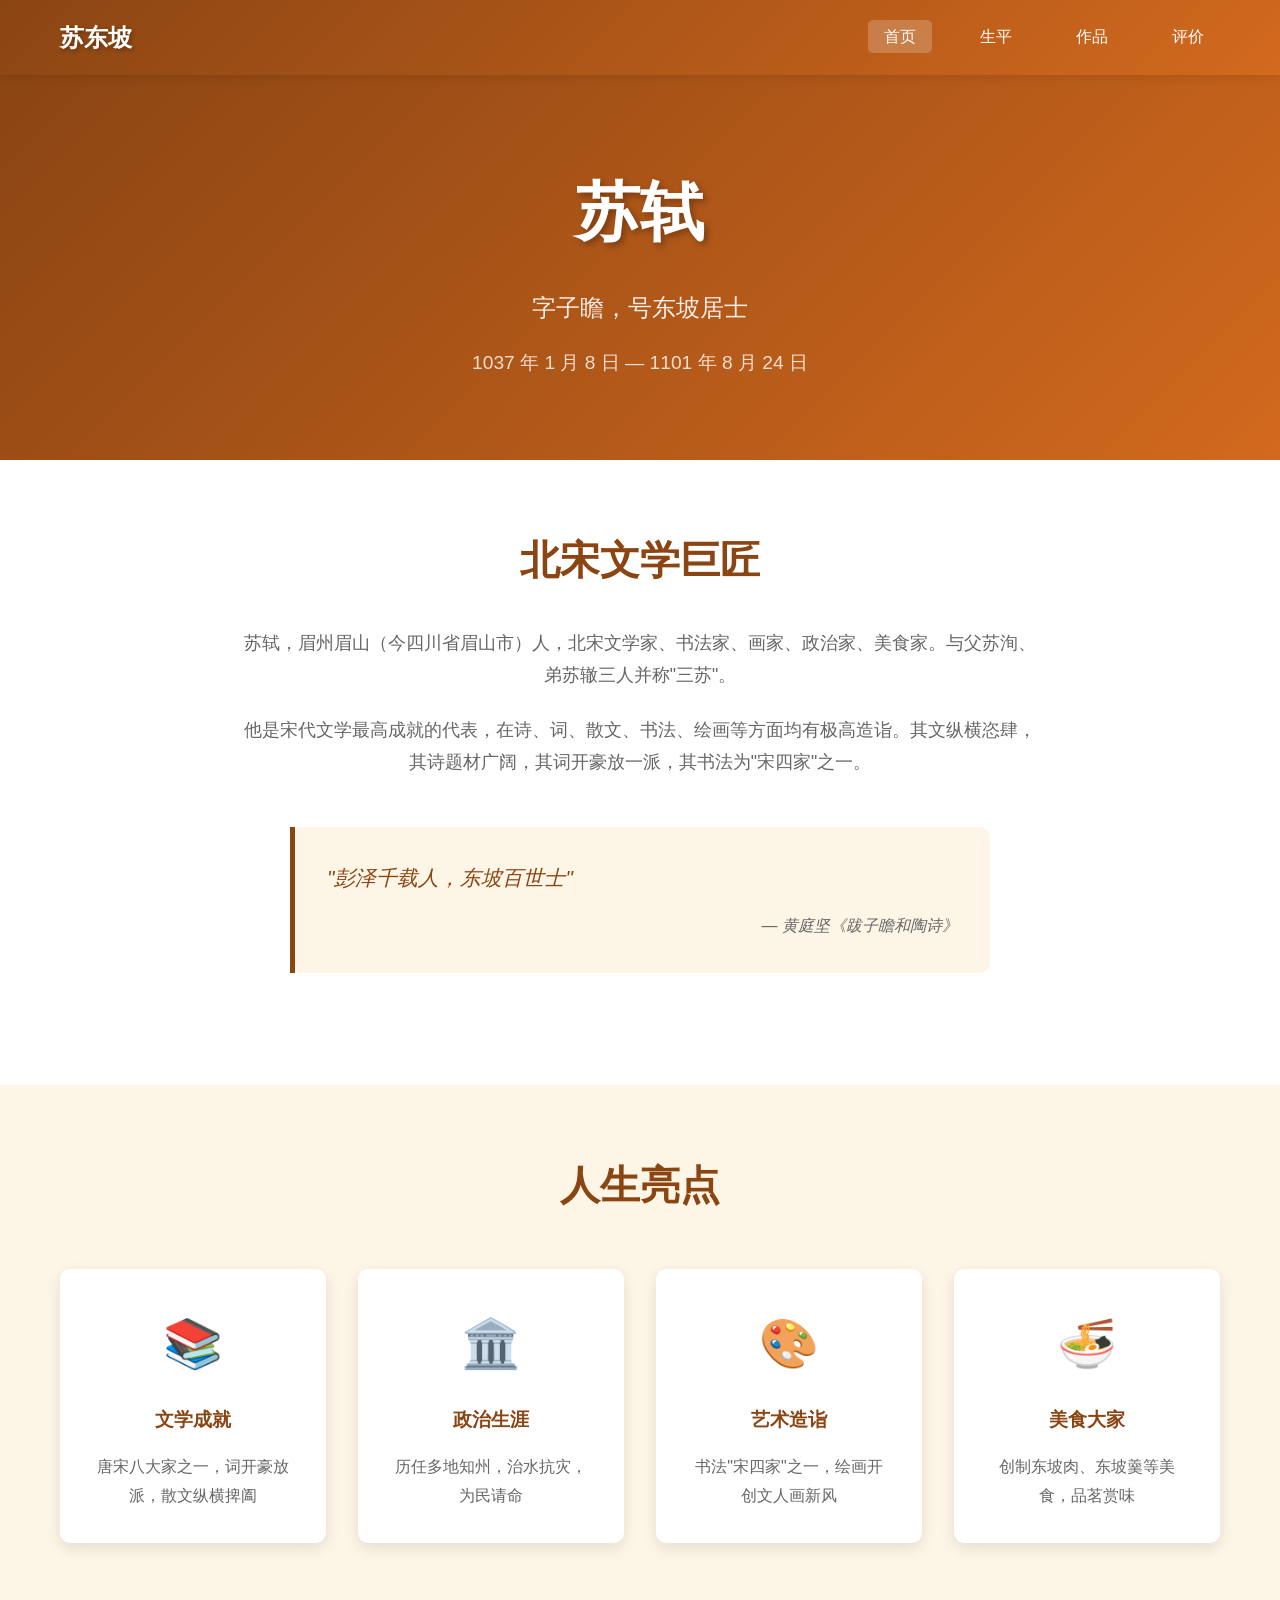
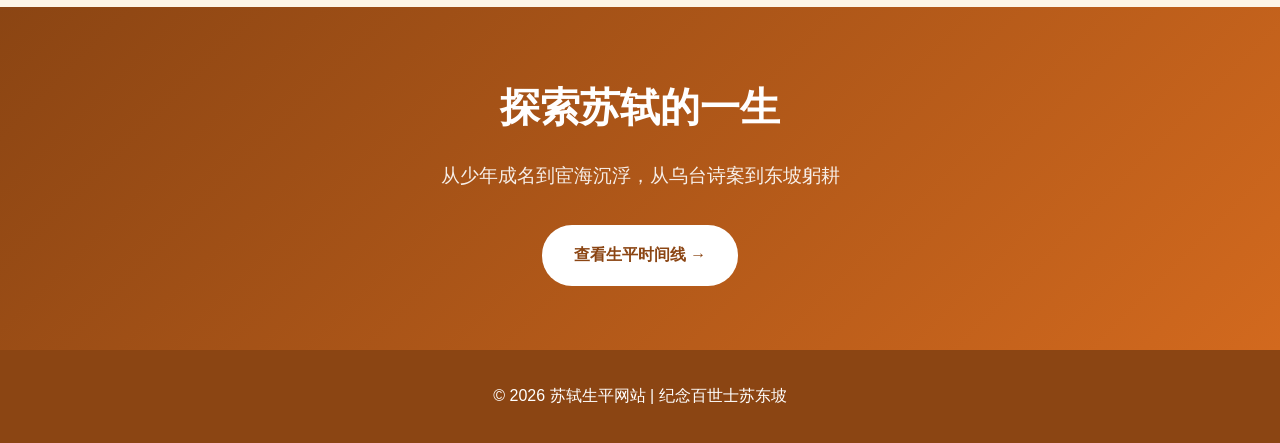
==== index.html @ 1d56ecdc "Initial commit: 苏轼生平网站 - 讲述百世士苏东坡的传奇一生" ====
<!DOCTYPE html>
<html lang="zh-CN">
<head>
    <meta charset="UTF-8">
    <meta name="viewport" content="width=device-width, initial-scale=1.0">
    <title>苏轼 - 百世士</title>
    <link rel="stylesheet" href="css/style.css">
</head>
<body>
    <header>
        <nav>
            <div class="logo">苏东坡</div>
            <ul class="nav-links">
                <li><a href="index.html" class="active">首页</a></li>
                <li><a href="timeline.html">生平</a></li>
                <li><a href="works.html">作品</a></li>
                <li><a href="evaluation.html">评价</a></li>
            </ul>
        </nav>
    </header>

    <main>
        <section class="hero">
            <h1>苏轼</h1>
            <p class="subtitle">字子瞻，号东坡居士</p>
            <p class="dates">1037 年 1 月 8 日 — 1101 年 8 月 24 日</p>
        </section>

        <section class="intro">
            <div class="container">
                <h2>北宋文学巨匠</h2>
                <p>苏轼，眉州眉山（今四川省眉山市）人，北宋文学家、书法家、画家、政治家、美食家。与父苏洵、弟苏辙三人并称"三苏"。</p>
                <p>他是宋代文学最高成就的代表，在诗、词、散文、书法、绘画等方面均有极高造诣。其文纵横恣肆，其诗题材广阔，其词开豪放一派，其书法为"宋四家"之一。</p>
                
                <div class="quote-box">
                    <blockquote>
                        "彭泽千载人，东坡百世士"
                    </blockquote>
                    <cite>— 黄庭坚《跋子瞻和陶诗》</cite>
                </div>
            </div>
        </section>

        <section class="highlights">
            <div class="container">
                <h2>人生亮点</h2>
                <div class="grid">
                    <div class="card">
                        <div class="card-icon">📚</div>
                        <h3>文学成就</h3>
                        <p>唐宋八大家之一，词开豪放派，散文纵横捭阖</p>
                    </div>
                    <div class="card">
                        <div class="card-icon">🏛️</div>
                        <h3>政治生涯</h3>
                        <p>历任多地知州，治水抗灾，为民请命</p>
                    </div>
                    <div class="card">
                        <div class="card-icon">🎨</div>
                        <h3>艺术造诣</h3>
                        <p>书法"宋四家"之一，绘画开创文人画新风</p>
                    </div>
                    <div class="card">
                        <div class="card-icon">🍜</div>
                        <h3>美食大家</h3>
                        <p>创制东坡肉、东坡羹等美食，品茗赏味</p>
                    </div>
                </div>
            </div>
        </section>

        <section class="cta">
            <div class="container">
                <h2>探索苏轼的一生</h2>
                <p>从少年成名到宦海沉浮，从乌台诗案到东坡躬耕</p>
                <a href="timeline.html" class="btn">查看生平时间线 →</a>
            </div>
        </section>
    </main>

    <footer>
        <div class="container">
            <p>© 2026 苏轼生平网站 | 纪念百世士苏东坡</p>
        </div>
    </footer>
</body>
</html>
---- css/style.css ----
/* 苏轼生平网站 - 样式文件 */

* {
    margin: 0;
    padding: 0;
    box-sizing: border-box;
}

:root {
    --primary-color: #8B4513;
    --secondary-color: #D2691E;
    --accent-color: #CD853F;
    --bg-color: #FDF5E6;
    --text-color: #333;
    --light-text: #666;
    --border-color: #DEB887;
}

body {
    font-family: "PingFang SC", "Microsoft YaHei", "Helvetica Neue", Arial, sans-serif;
    line-height: 1.8;
    color: var(--text-color);
    background-color: var(--bg-color);
}

.container {
    max-width: 1200px;
    margin: 0 auto;
    padding: 0 20px;
}

/* 导航栏 */
header {
    background: linear-gradient(135deg, var(--primary-color), var(--secondary-color));
    padding: 1rem 0;
    position: sticky;
    top: 0;
    z-index: 100;
    box-shadow: 0 2px 10px rgba(0,0,0,0.1);
}

nav {
    display: flex;
    justify-content: space-between;
    align-items: center;
    max-width: 1200px;
    margin: 0 auto;
    padding: 0 20px;
}

.logo {
    font-size: 1.5rem;
    font-weight: bold;
    color: white;
    text-shadow: 2px 2px 4px rgba(0,0,0,0.3);
}

.nav-links {
    display: flex;
    list-style: none;
    gap: 2rem;
}

.nav-links a {
    color: white;
    text-decoration: none;
    padding: 0.5rem 1rem;
    border-radius: 5px;
    transition: all 0.3s ease;
}

.nav-links a:hover,
.nav-links a.active {
    background-color: rgba(255,255,255,0.2);
}

/* 主视觉区域 */
.hero {
    background: linear-gradient(135deg, var(--primary-color), var(--secondary-color));
    color: white;
    text-align: center;
    padding: 5rem 20px;
}

.hero h1 {
    font-size: 4rem;
    margin-bottom: 1rem;
    text-shadow: 3px 3px 6px rgba(0,0,0,0.3);
}

.hero .subtitle {
    font-size: 1.5rem;
    opacity: 0.9;
}

.hero .dates {
    font-size: 1.2rem;
    margin-top: 1rem;
    opacity: 0.8;
}

/* 介绍区域 */
.intro {
    padding: 4rem 0;
    background: white;
}

.intro h2 {
    text-align: center;
    font-size: 2.5rem;
    color: var(--primary-color);
    margin-bottom: 2rem;
}

.intro p {
    font-size: 1.1rem;
    text-align: center;
    max-width: 800px;
    margin: 0 auto 1.5rem;
    color: var(--light-text);
}

.quote-box {
    background: var(--bg-color);
    border-left: 5px solid var(--primary-color);
    padding: 2rem;
    margin: 3rem auto;
    max-width: 700px;
    border-radius: 0 10px 10px 0;
}

.quote-box blockquote {
    font-size: 1.3rem;
    font-style: italic;
    color: var(--primary-color);
    margin-bottom: 1rem;
}

.quote-box cite {
    text-align: right;
    display: block;
    color: var(--light-text);
}

/* 亮点区域 */
.highlights {
    padding: 4rem 0;
}

.highlights h2 {
    text-align: center;
    font-size: 2.5rem;
    color: var(--primary-color);
    margin-bottom: 3rem;
}

.grid {
    display: grid;
    grid-template-columns: repeat(auto-fit, minmax(250px, 1fr));
    gap: 2rem;
}

.card {
    background: white;
    padding: 2rem;
    border-radius: 10px;
    box-shadow: 0 5px 15px rgba(0,0,0,0.1);
    text-align: center;
    transition: transform 0.3s ease;
}

.card:hover {
    transform: translateY(-5px);
}

.card-icon {
    font-size: 3rem;
    margin-bottom: 1rem;
}

.card h3 {
    color: var(--primary-color);
    margin-bottom: 1rem;
}

.card p {
    color: var(--light-text);
}

/* CTA 区域 */
.cta {
    background: linear-gradient(135deg, var(--primary-color), var(--secondary-color));
    color: white;
    text-align: center;
    padding: 4rem 20px;
}

.cta h2 {
    font-size: 2.5rem;
    margin-bottom: 1rem;
}

.cta p {
    font-size: 1.2rem;
    margin-bottom: 2rem;
    opacity: 0.9;
}

.btn {
    display: inline-block;
    background: white;
    color: var(--primary-color);
    padding: 1rem 2rem;
    border-radius: 30px;
    text-decoration: none;
    font-weight: bold;
    transition: all 0.3s ease;
}

.btn:hover {
    background: var(--bg-color);
    transform: scale(1.05);
}

/* 页脚 */
footer {
    background: var(--primary-color);
    color: white;
    text-align: center;
    padding: 2rem 0;
}

/* 页面头部 */
.page-header {
    background: linear-gradient(135deg, var(--primary-color), var(--secondary-color));
    color: white;
    text-align: center;
    padding: 3rem 20px;
}

.page-header h1 {
    font-size: 3rem;
    margin-bottom: 0.5rem;
}

.page-header p {
    font-size: 1.2rem;
    opacity: 0.9;
}

/* 时间线样式 */
.timeline {
    padding: 4rem 0;
}

.timeline-item {
    display: flex;
    gap: 2rem;
    margin-bottom: 3rem;
    position: relative;
}

.timeline-item::before {
    content: '';
    position: absolute;
    left: 80px;
    top: 0;
    bottom: -3rem;
    width: 2px;
    background: var(--border-color);
}

.timeline-item:last-child::before {
    display: none;
}

.timeline-year {
    background: var(--primary-color);
    color: white;
    padding: 0.5rem 1rem;
    border-radius: 5px;
    font-weight: bold;
    min-width: 80px;
    text-align: center;
    height: fit-content;
}

.timeline-content {
    background: white;
    padding: 1.5rem;
    border-radius: 10px;
    box-shadow: 0 3px 10px rgba(0,0,0,0.1);
    flex: 1;
}

.timeline-content h3 {
    color: var(--primary-color);
    margin-bottom: 0.5rem;
}

.timeline-item.highlight .timeline-year {
    background: var(--secondary-color);
}

.timeline-item.highlight .timeline-content {
    border-left: 5px solid var(--secondary-color);
}

/* 作品页面样式 */
.works-section {
    padding: 4rem 0;
}

.works-category {
    margin-bottom: 4rem;
}

.works-category h2 {
    font-size: 2rem;
    color: var(--primary-color);
    margin-bottom: 2rem;
    padding-bottom: 0.5rem;
    border-bottom: 3px solid var(--border-color);
}

.works-grid {
    display: grid;
    grid-template-columns: repeat(auto-fit, minmax(300px, 1fr));
    gap: 2rem;
}

.work-card {
    background: white;
    padding: 2rem;
    border-radius: 10px;
    box-shadow: 0 3px 10px rgba(0,0,0,0.1);
}

.work-card h3 {
    color: var(--primary-color);
    margin-bottom: 0.5rem;
    font-size: 1.3rem;
}

.work-period {
    color: var(--secondary-color);
    font-size: 0.9rem;
    margin-bottom: 1rem;
}

.work-card pre {
    background: var(--bg-color);
    padding: 1rem;
    border-radius: 5px;
    overflow-x: auto;
    font-size: 0.95rem;
    line-height: 1.6;
    border-left: 3px solid var(--primary-color);
}

.work-desc {
    color: var(--light-text);
    margin-bottom: 1rem;
}

.work-card blockquote {
    background: var(--bg-color);
    padding: 1rem;
    border-left: 3px solid var(--primary-color);
    font-style: italic;
    color: var(--primary-color);
}

/* 评价页面样式 */
.evaluation-section {
    padding: 4rem 0;
}

.quote-highlight {
    background: white;
    padding: 3rem;
    text-align: center;
    border-radius: 10px;
    box-shadow: 0 5px 15px rgba(0,0,0,0.1);
    margin-bottom: 4rem;
}

.quote-highlight blockquote {
    font-size: 1.8rem;
    color: var(--primary-color);
    margin-bottom: 1rem;
    line-height: 1.6;
}

.quote-highlight cite {
    color: var(--light-text);
    font-size: 1.1rem;
}

.evaluation-grid {
    display: grid;
    grid-template-columns: repeat(auto-fit, minmax(280px, 1fr));
    gap: 2rem;
    margin-bottom: 4rem;
}

.evaluation-card {
    background: white;
    padding: 2rem;
    border-radius: 10px;
    box-shadow: 0 3px 10px rgba(0,0,0,0.1);
}

.evaluation-card h3 {
    color: var(--primary-color);
    margin-bottom: 1rem;
    font-size: 1.3rem;
}

.evaluation-card p {
    color: var(--light-text);
    margin-bottom: 0.5rem;
}

.historical-comments {
    margin-bottom: 4rem;
}

.historical-comments h2 {
    font-size: 2rem;
    color: var(--primary-color);
    margin-bottom: 2rem;
    text-align: center;
}

.comment-item {
    background: white;
    padding: 1.5rem;
    margin-bottom: 1.5rem;
    border-radius: 10px;
    box-shadow: 0 3px 10px rgba(0,0,0,0.1);
}

.comment-source {
    color: var(--secondary-color);
    font-weight: bold;
    margin-bottom: 0.5rem;
}

.comment-item p {
    color: var(--light-text);
    font-style: italic;
}

.legacy-section h2 {
    font-size: 2rem;
    color: var(--primary-color);
    margin-bottom: 2rem;
    text-align: center;
}

.legacy-grid {
    display: grid;
    grid-template-columns: repeat(auto-fit, minmax(200px, 1fr));
    gap: 2rem;
}

.legacy-item {
    background: white;
    padding: 1.5rem;
    border-radius: 10px;
    box-shadow: 0 3px 10px rgba(0,0,0,0.1);
    text-align: center;
}

.legacy-item h4 {
    color: var(--primary-color);
    margin-bottom: 0.5rem;
}

.legacy-item p {
    color: var(--light-text);
    font-size: 0.95rem;
}

/* 响应式设计 */
@media (max-width: 768px) {
    .hero h1 {
        font-size: 2.5rem;
    }
    
    .nav-links {
        gap: 1rem;
        font-size: 0.9rem;
    }
    
    .timeline-item {
        flex-direction: column;
        gap: 0.5rem;
    }
    
    .timeline-item::before {
        left: 20px;
    }
    
    .timeline-year {
        min-width: 60px;
        font-size: 0.9rem;
    }
}
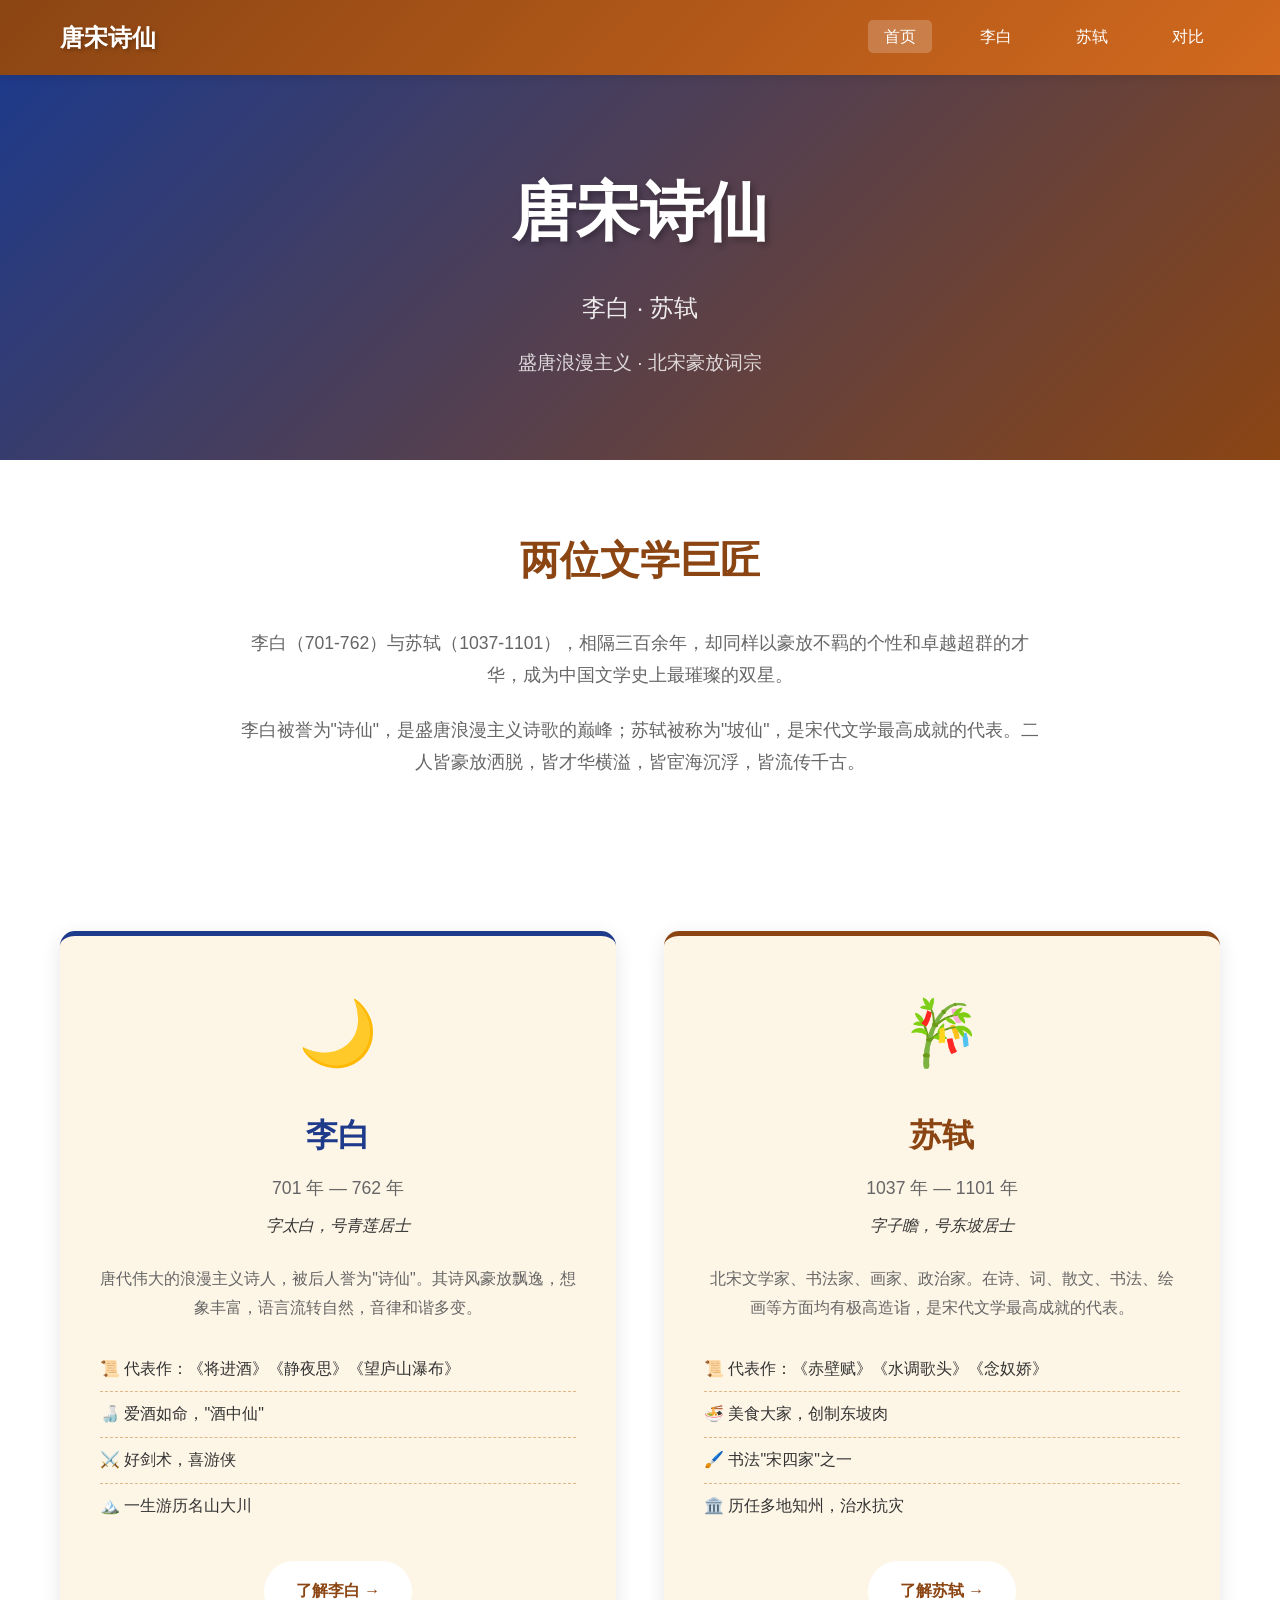
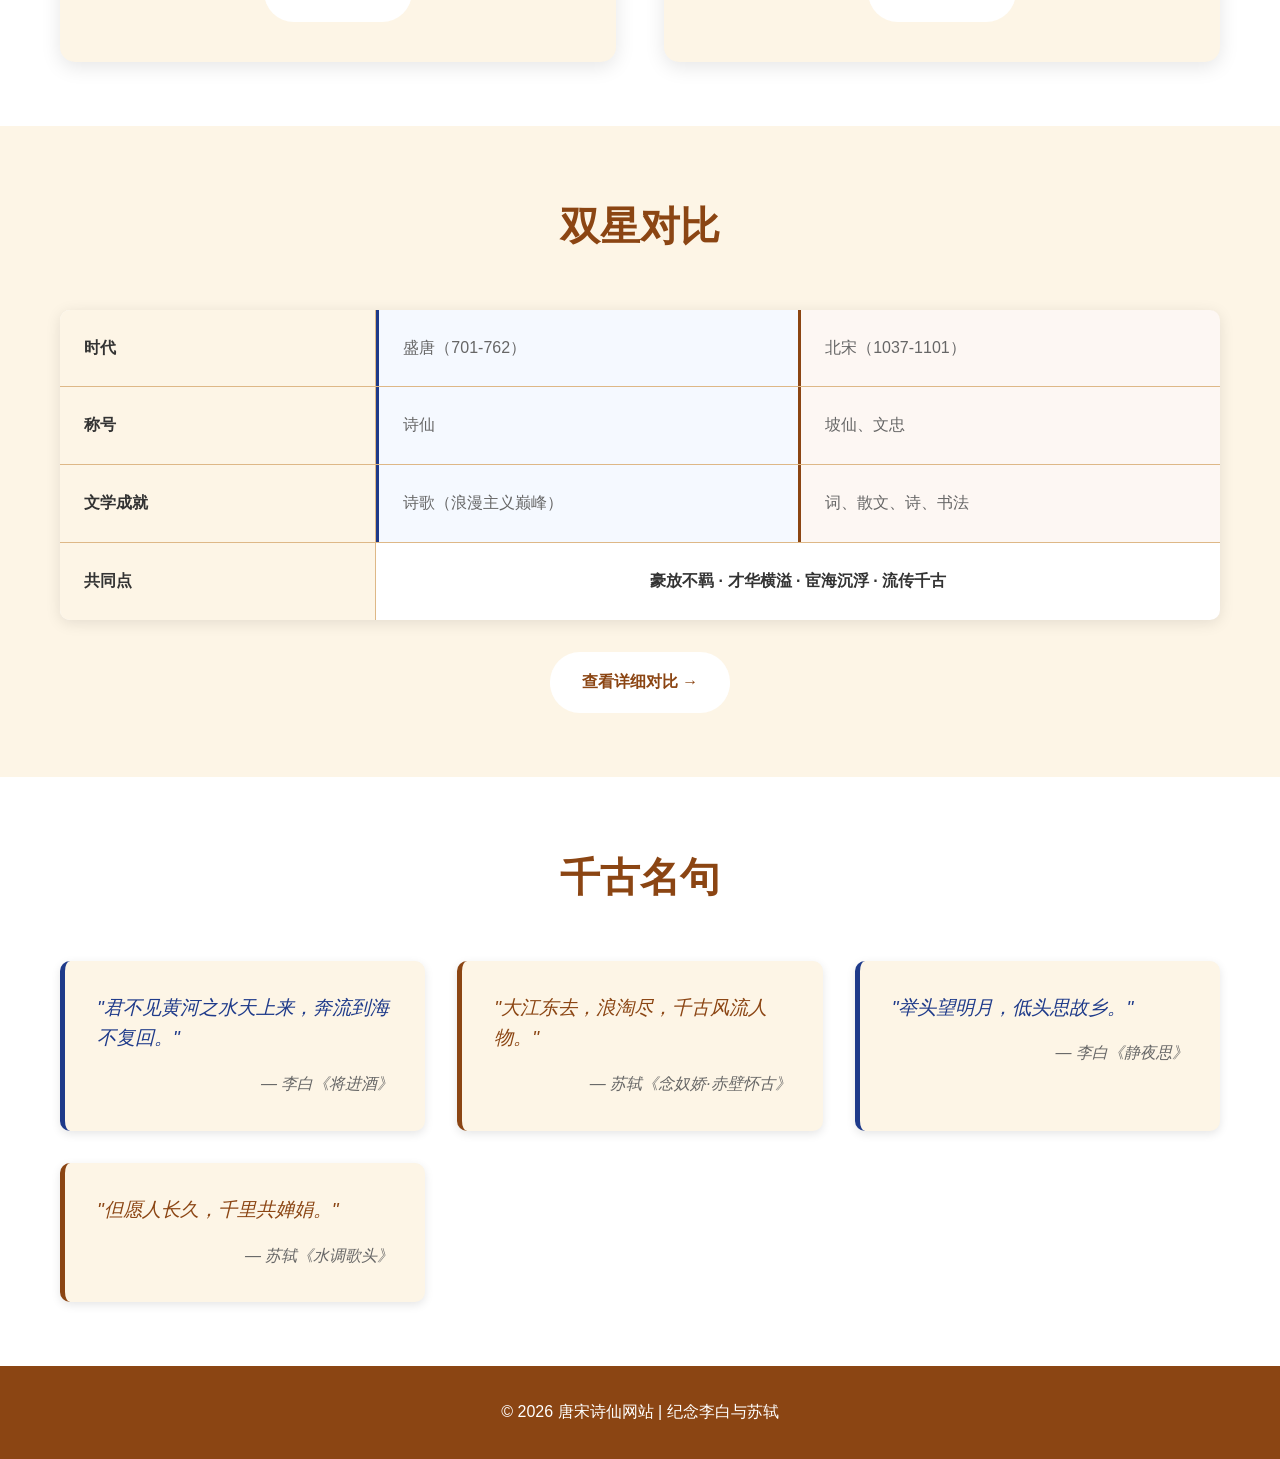
==== commit 65cbc326: "feat: 扩展为唐宋诗仙网站，增加李白内容 新增： - index.html: 双诗人首页，李白与苏轼并置展示 - libai-index.html: 李白主页，介绍生平与成就 - libai-ti" ====
--- a/index.html
+++ b/index.html
@@ -3,84 +3,139 @@
 <head>
     <meta charset="UTF-8">
     <meta name="viewport" content="width=device-width, initial-scale=1.0">
-    <title>苏轼 - 百世士</title>
+    <title>唐宋诗仙 - 苏轼与李白</title>
     <link rel="stylesheet" href="css/style.css">
 </head>
 <body>
     <header>
         <nav>
-            <div class="logo">苏东坡</div>
+            <div class="logo">唐宋诗仙</div>
             <ul class="nav-links">
                 <li><a href="index.html" class="active">首页</a></li>
-                <li><a href="timeline.html">生平</a></li>
-                <li><a href="works.html">作品</a></li>
-                <li><a href="evaluation.html">评价</a></li>
+                <li><a href="libai-index.html">李白</a></li>
+                <li><a href="dongpo-index.html">苏轼</a></li>
+                <li><a href="comparison.html">对比</a></li>
             </ul>
         </nav>
     </header>
 
     <main>
-        <section class="hero">
-            <h1>苏轼</h1>
-            <p class="subtitle">字子瞻，号东坡居士</p>
-            <p class="dates">1037 年 1 月 8 日 — 1101 年 8 月 24 日</p>
+        <section class="hero dual">
+            <h1>唐宋诗仙</h1>
+            <p class="subtitle">李白 · 苏轼</p>
+            <p class="dates">盛唐浪漫主义 · 北宋豪放词宗</p>
         </section>
 
         <section class="intro">
             <div class="container">
-                <h2>北宋文学巨匠</h2>
-                <p>苏轼，眉州眉山（今四川省眉山市）人，北宋文学家、书法家、画家、政治家、美食家。与父苏洵、弟苏辙三人并称"三苏"。</p>
-                <p>他是宋代文学最高成就的代表，在诗、词、散文、书法、绘画等方面均有极高造诣。其文纵横恣肆，其诗题材广阔，其词开豪放一派，其书法为"宋四家"之一。</p>
-                
-                <div class="quote-box">
-                    <blockquote>
-                        "彭泽千载人，东坡百世士"
-                    </blockquote>
-                    <cite>— 黄庭坚《跋子瞻和陶诗》</cite>
-                </div>
+                <h2>两位文学巨匠</h2>
+                <p>李白（701-762）与苏轼（1037-1101），相隔三百余年，却同样以豪放不羁的个性和卓越超群的才华，成为中国文学史上最璀璨的双星。</p>
+                <p>李白被誉为"诗仙"，是盛唐浪漫主义诗歌的巅峰；苏轼被称为"坡仙"，是宋代文学最高成就的代表。二人皆豪放洒脱，皆才华横溢，皆宦海沉浮，皆流传千古。</p>
             </div>
         </section>
 
-        <section class="highlights">
+        <section class="dual-intro">
             <div class="container">
-                <h2>人生亮点</h2>
-                <div class="grid">
-                    <div class="card">
-                        <div class="card-icon">📚</div>
-                        <h3>文学成就</h3>
-                        <p>唐宋八大家之一，词开豪放派，散文纵横捭阖</p>
+                <div class="dual-grid">
+                    <div class="dual-card libai">
+                        <div class="dual-icon">🌙</div>
+                        <h3>李白</h3>
+                        <p class="dual-dates">701 年 — 762 年</p>
+                        <p class="dual-title">字太白，号青莲居士</p>
+                        <p class="dual-desc">唐代伟大的浪漫主义诗人，被后人誉为"诗仙"。其诗风豪放飘逸，想象丰富，语言流转自然，音律和谐多变。</p>
+                        <ul class="dual-features">
+                            <li>📜 代表作：《将进酒》《静夜思》《望庐山瀑布》</li>
+                            <li>🍶 爱酒如命，"酒中仙"</li>
+                            <li>⚔️ 好剑术，喜游侠</li>
+                            <li>🏔️ 一生游历名山大川</li>
+                        </ul>
+                        <a href="libai-index.html" class="btn">了解李白 →</a>
                     </div>
-                    <div class="card">
-                        <div class="card-icon">🏛️</div>
-                        <h3>政治生涯</h3>
-                        <p>历任多地知州，治水抗灾，为民请命</p>
-                    </div>
-                    <div class="card">
-                        <div class="card-icon">🎨</div>
-                        <h3>艺术造诣</h3>
-                        <p>书法"宋四家"之一，绘画开创文人画新风</p>
-                    </div>
-                    <div class="card">
-                        <div class="card-icon">🍜</div>
-                        <h3>美食大家</h3>
-                        <p>创制东坡肉、东坡羹等美食，品茗赏味</p>
+
+                    <div class="dual-card dongpo">
+                        <div class="dual-icon">🎋</div>
+                        <h3>苏轼</h3>
+                        <p class="dual-dates">1037 年 — 1101 年</p>
+                        <p class="dual-title">字子瞻，号东坡居士</p>
+                        <p class="dual-desc">北宋文学家、书法家、画家、政治家。在诗、词、散文、书法、绘画等方面均有极高造诣，是宋代文学最高成就的代表。</p>
+                        <ul class="dual-features">
+                            <li>📜 代表作：《赤壁赋》《水调歌头》《念奴娇》</li>
+                            <li>🍜 美食大家，创制东坡肉</li>
+                            <li>🖌️ 书法"宋四家"之一</li>
+                            <li>🏛️ 历任多地知州，治水抗灾</li>
+                        </ul>
+                        <a href="dongpo-index.html" class="btn">了解苏轼 →</a>
                     </div>
                 </div>
             </div>
         </section>
 
-        <section class="cta">
+        <section class="comparison-preview">
             <div class="container">
-                <h2>探索苏轼的一生</h2>
-                <p>从少年成名到宦海沉浮，从乌台诗案到东坡躬耕</p>
-                <a href="timeline.html" class="btn">查看生平时间线 →</a>
+                <h2>双星对比</h2>
+                <div class="comparison-table">
+                    <div class="comparison-row">
+                        <div class="comparison-label">时代</div>
+                        <div class="comparison-item libai">盛唐（701-762）</div>
+                        <div class="comparison-item dongpo">北宋（1037-1101）</div>
+                    </div>
+                    <div class="comparison-row">
+                        <div class="comparison-label">称号</div>
+                        <div class="comparison-item libai">诗仙</div>
+                        <div class="comparison-item dongpo">坡仙、文忠</div>
+                    </div>
+                    <div class="comparison-row">
+                        <div class="comparison-label">文学成就</div>
+                        <div class="comparison-item libai">诗歌（浪漫主义巅峰）</div>
+                        <div class="comparison-item dongpo">词、散文、诗、书法</div>
+                    </div>
+                    <div class="comparison-row">
+                        <div class="comparison-label">共同点</div>
+                        <div class="comparison-item both">豪放不羁 · 才华横溢 · 宦海沉浮 · 流传千古</div>
+                    </div>
+                </div>
+                <div class="center-btn">
+                    <a href="comparison.html" class="btn">查看详细对比 →</a>
+                </div>
+            </div>
+        </section>
+
+        <section class="famous-quotes">
+            <div class="container">
+                <h2>千古名句</h2>
+                <div class="quotes-grid">
+                    <div class="quote-card libai">
+                        <blockquote>
+                            "君不见黄河之水天上来，奔流到海不复回。"
+                        </blockquote>
+                        <cite>— 李白《将进酒》</cite>
+                    </div>
+                    <div class="quote-card dongpo">
+                        <blockquote>
+                            "大江东去，浪淘尽，千古风流人物。"
+                        </blockquote>
+                        <cite>— 苏轼《念奴娇·赤壁怀古》</cite>
+                    </div>
+                    <div class="quote-card libai">
+                        <blockquote>
+                            "举头望明月，低头思故乡。"
+                        </blockquote>
+                        <cite>— 李白《静夜思》</cite>
+                    </div>
+                    <div class="quote-card dongpo">
+                        <blockquote>
+                            "但愿人长久，千里共婵娟。"
+                        </blockquote>
+                        <cite>— 苏轼《水调歌头》</cite>
+                    </div>
+                </div>
             </div>
         </section>
     </main>
 
     <footer>
         <div class="container">
-            <p>© 2026 苏轼生平网站 | 纪念百世士苏东坡</p>
+            <p>© 2026 唐宋诗仙网站 | 纪念李白与苏轼</p>
         </div>
     </footer>
 </body>
--- a/css/style.css
+++ b/css/style.css
@@ -1,4 +1,4 @@
-/* 苏轼生平网站 - 样式文件 */
+/* 唐宋诗仙网站 - 样式文件 */
 
 * {
     margin: 0;
@@ -7,9 +7,17 @@
 }
 
 :root {
-    --primary-color: #8B4513;
-    --secondary-color: #D2691E;
-    --accent-color: #CD853F;
+    /* 苏轼主题色（棕色系） */
+    --dongpo-primary: #8B4513;
+    --dongpo-secondary: #D2691E;
+    --dongpo-accent: #CD853F;
+    
+    /* 李白主题色（蓝色系） */
+    --libai-primary: #1E3A8A;
+    --libai-secondary: #3B82F6;
+    --libai-accent: #60A5FA;
+    
+    /* 通用色 */
     --bg-color: #FDF5E6;
     --text-color: #333;
     --light-text: #666;
@@ -31,7 +39,7 @@
 
 /* 导航栏 */
 header {
-    background: linear-gradient(135deg, var(--primary-color), var(--secondary-color));
+    background: linear-gradient(135deg, var(--dongpo-primary), var(--dongpo-secondary));
     padding: 1rem 0;
     position: sticky;
     top: 0;
@@ -76,10 +84,22 @@
 
 /* 主视觉区域 */
 .hero {
-    background: linear-gradient(135deg, var(--primary-color), var(--secondary-color));
+    background: linear-gradient(135deg, var(--dongpo-primary), var(--dongpo-secondary));
     color: white;
     text-align: center;
     padding: 5rem 20px;
+}
+
+.hero.libai {
+    background: linear-gradient(135deg, var(--libai-primary), var(--libai-secondary));
+}
+
+.hero.dongpo {
+    background: linear-gradient(135deg, var(--dongpo-primary), var(--dongpo-secondary));
+}
+
+.hero.dual {
+    background: linear-gradient(135deg, var(--libai-primary), var(--dongpo-primary));
 }
 
 .hero h1 {
@@ -108,7 +128,7 @@
 .intro h2 {
     text-align: center;
     font-size: 2.5rem;
-    color: var(--primary-color);
+    color: var(--dongpo-primary);
     margin-bottom: 2rem;
 }
 
@@ -122,7 +142,7 @@
 
 .quote-box {
     background: var(--bg-color);
-    border-left: 5px solid var(--primary-color);
+    border-left: 5px solid var(--dongpo-primary);
     padding: 2rem;
     margin: 3rem auto;
     max-width: 700px;
@@ -132,7 +152,7 @@
 .quote-box blockquote {
     font-size: 1.3rem;
     font-style: italic;
-    color: var(--primary-color);
+    color: var(--dongpo-primary);
     margin-bottom: 1rem;
 }
 
@@ -150,7 +170,7 @@
 .highlights h2 {
     text-align: center;
     font-size: 2.5rem;
-    color: var(--primary-color);
+    color: var(--dongpo-primary);
     margin-bottom: 3rem;
 }
 
@@ -179,7 +199,7 @@
 }
 
 .card h3 {
-    color: var(--primary-color);
+    color: var(--dongpo-primary);
     margin-bottom: 1rem;
 }
 
@@ -189,7 +209,7 @@
 
 /* CTA 区域 */
 .cta {
-    background: linear-gradient(135deg, var(--primary-color), var(--secondary-color));
+    background: linear-gradient(135deg, var(--dongpo-primary), var(--dongpo-secondary));
     color: white;
     text-align: center;
     padding: 4rem 20px;
@@ -209,7 +229,7 @@
 .btn {
     display: inline-block;
     background: white;
-    color: var(--primary-color);
+    color: var(--dongpo-primary);
     padding: 1rem 2rem;
     border-radius: 30px;
     text-decoration: none;
@@ -224,7 +244,7 @@
 
 /* 页脚 */
 footer {
-    background: var(--primary-color);
+    background: var(--dongpo-primary);
     color: white;
     text-align: center;
     padding: 2rem 0;
@@ -232,10 +252,18 @@
 
 /* 页面头部 */
 .page-header {
-    background: linear-gradient(135deg, var(--primary-color), var(--secondary-color));
+    background: linear-gradient(135deg, var(--dongpo-primary), var(--dongpo-secondary));
     color: white;
     text-align: center;
     padding: 3rem 20px;
+}
+
+.page-header.libai {
+    background: linear-gradient(135deg, var(--libai-primary), var(--libai-secondary));
+}
+
+.page-header.dongpo {
+    background: linear-gradient(135deg, var(--dongpo-primary), var(--dongpo-secondary));
 }
 
 .page-header h1 {
@@ -275,7 +303,7 @@
 }
 
 .timeline-year {
-    background: var(--primary-color);
+    background: var(--dongpo-primary);
     color: white;
     padding: 0.5rem 1rem;
     border-radius: 5px;
@@ -285,6 +313,10 @@
     height: fit-content;
 }
 
+.timeline-year.libai-bg {
+    background: var(--libai-primary);
+}
+
 .timeline-content {
     background: white;
     padding: 1.5rem;
@@ -294,16 +326,474 @@
 }
 
 .timeline-content h3 {
-    color: var(--primary-color);
+    color: var(--dongpo-primary);
     margin-bottom: 0.5rem;
 }
 
 .timeline-item.highlight .timeline-year {
-    background: var(--secondary-color);
+    background: var(--dongpo-secondary);
 }
 
 .timeline-item.highlight .timeline-content {
-    border-left: 5px solid var(--secondary-color);
+    border-left: 5px solid var(--dongpo-secondary);
+}
+
+.timeline-item.highlight .timeline-year.libai-bg {
+    background: var(--libai-secondary);
+}
+
+/* 作品框样式 */
+.work-box {
+    background: var(--bg-color);
+    border-radius: 8px;
+    padding: 1.5rem;
+    margin-top: 1.5rem;
+    border: 1px solid var(--border-color);
+}
+
+.work-box h4 {
+    color: var(--dongpo-primary);
+    font-size: 1.1rem;
+    margin-bottom: 1rem;
+    padding-bottom: 0.5rem;
+    border-bottom: 2px solid var(--border-color);
+}
+
+.work-box.libai-style h4 {
+    color: var(--libai-primary);
+}
+
+.work-item {
+    margin-bottom: 1.5rem;
+    padding-bottom: 1.5rem;
+    border-bottom: 1px dashed var(--border-color);
+}
+
+.work-item:last-child {
+    margin-bottom: 0;
+    padding-bottom: 0;
+    border-bottom: none;
+}
+
+.work-item strong {
+    color: var(--dongpo-secondary);
+    font-size: 1.05rem;
+    display: block;
+    margin-bottom: 0.5rem;
+}
+
+.work-box.libai-style .work-item strong {
+    color: var(--libai-secondary);
+}
+
+.work-item p {
+    color: var(--light-text);
+    font-size: 0.95rem;
+    line-height: 1.7;
+}
+
+.work-item p strong {
+    display: inline;
+    color: var(--dongpo-primary);
+}
+
+.work-box.libai-style .work-item p strong {
+    color: var(--libai-primary);
+}
+
+/* 双诗人卡片 */
+.dual-intro {
+    padding: 4rem 0;
+    background: white;
+}
+
+.dual-grid {
+    display: grid;
+    grid-template-columns: repeat(auto-fit, minmax(400px, 1fr));
+    gap: 3rem;
+}
+
+.dual-card {
+    background: var(--bg-color);
+    padding: 2.5rem;
+    border-radius: 15px;
+    box-shadow: 0 5px 20px rgba(0,0,0,0.1);
+    text-align: center;
+    transition: transform 0.3s ease;
+}
+
+.dual-card:hover {
+    transform: translateY(-10px);
+}
+
+.dual-card.libai {
+    border-top: 5px solid var(--libai-primary);
+}
+
+.dual-card.dongpo {
+    border-top: 5px solid var(--dongpo-primary);
+}
+
+.dual-icon {
+    font-size: 4rem;
+    margin-bottom: 1rem;
+}
+
+.dual-card h3 {
+    font-size: 2rem;
+    margin-bottom: 0.5rem;
+}
+
+.dual-card.libai h3 {
+    color: var(--libai-primary);
+}
+
+.dual-card.dongpo h3 {
+    color: var(--dongpo-primary);
+}
+
+.dual-dates {
+    color: var(--light-text);
+    font-size: 1.1rem;
+    margin-bottom: 0.5rem;
+}
+
+.dual-title {
+    color: var(--secondary-color);
+    font-style: italic;
+    margin-bottom: 1.5rem;
+}
+
+.dual-desc {
+    color: var(--light-text);
+    line-height: 1.8;
+    margin-bottom: 1.5rem;
+}
+
+.dual-features {
+    list-style: none;
+    text-align: left;
+    margin-bottom: 2rem;
+}
+
+.dual-features li {
+    padding: 0.5rem 0;
+    color: var(--text-color);
+    border-bottom: 1px dashed var(--border-color);
+}
+
+.dual-features li:last-child {
+    border-bottom: none;
+}
+
+/* 对比预览 */
+.comparison-preview {
+    padding: 4rem 0;
+}
+
+.comparison-preview h2 {
+    text-align: center;
+    font-size: 2.5rem;
+    color: var(--dongpo-primary);
+    margin-bottom: 3rem;
+}
+
+.comparison-table {
+    background: white;
+    border-radius: 10px;
+    box-shadow: 0 3px 15px rgba(0,0,0,0.1);
+    overflow: hidden;
+    margin-bottom: 2rem;
+}
+
+.comparison-row {
+    display: grid;
+    grid-template-columns: 1fr 1fr 1fr;
+    border-bottom: 1px solid var(--border-color);
+}
+
+.comparison-row:last-child {
+    border-bottom: none;
+}
+
+.comparison-label {
+    background: var(--bg-color);
+    padding: 1.5rem;
+    font-weight: bold;
+    color: var(--text-color);
+    border-right: 1px solid var(--border-color);
+}
+
+.comparison-item {
+    padding: 1.5rem;
+    color: var(--light-text);
+}
+
+.comparison-item.libai {
+    border-left: 3px solid var(--libai-primary);
+}
+
+.comparison-item.dongpo {
+    border-left: 3px solid var(--dongpo-primary);
+}
+
+.comparison-item.both {
+    grid-column: 2 / span 2;
+    text-align: center;
+    color: var(--secondary-color);
+    font-weight: bold;
+}
+
+.center-btn {
+    text-align: center;
+    margin-top: 2rem;
+}
+
+/* 名句展示 */
+.famous-quotes {
+    padding: 4rem 0;
+    background: white;
+}
+
+.famous-quotes h2 {
+    text-align: center;
+    font-size: 2.5rem;
+    color: var(--dongpo-primary);
+    margin-bottom: 3rem;
+}
+
+.quotes-grid {
+    display: grid;
+    grid-template-columns: repeat(auto-fit, minmax(300px, 1fr));
+    gap: 2rem;
+}
+
+.quote-card {
+    background: var(--bg-color);
+    padding: 2rem;
+    border-radius: 10px;
+    box-shadow: 0 3px 10px rgba(0,0,0,0.1);
+}
+
+.quote-card.libai {
+    border-left: 5px solid var(--libai-primary);
+}
+
+.quote-card.dongpo {
+    border-left: 5px solid var(--dongpo-primary);
+}
+
+.quote-card blockquote {
+    font-size: 1.2rem;
+    font-style: italic;
+    margin-bottom: 1rem;
+    line-height: 1.6;
+}
+
+.quote-card.libai blockquote {
+    color: var(--libai-primary);
+}
+
+.quote-card.dongpo blockquote {
+    color: var(--dongpo-primary);
+}
+
+.quote-card cite {
+    display: block;
+    text-align: right;
+    color: var(--light-text);
+}
+
+/* 对比页面样式 */
+.comparison-section {
+    padding: 4rem 0;
+}
+
+.comparison-intro {
+    background: white;
+    padding: 2rem;
+    border-radius: 10px;
+    margin-bottom: 3rem;
+    box-shadow: 0 3px 10px rgba(0,0,0,0.1);
+}
+
+.comparison-intro p {
+    font-size: 1.1rem;
+    line-height: 2;
+    color: var(--light-text);
+}
+
+.comparison-table-full {
+    background: white;
+    border-radius: 10px;
+    box-shadow: 0 3px 15px rgba(0,0,0,0.1);
+    overflow: hidden;
+    margin-bottom: 4rem;
+}
+
+.comparison-row-header {
+    display: grid;
+    grid-template-columns: 1.5fr 2fr 2fr;
+    background: var(--bg-color);
+}
+
+.comparison-cell {
+    padding: 1.5rem;
+    font-weight: bold;
+    text-align: center;
+}
+
+.libai-header {
+    background: var(--libai-primary);
+    color: white;
+}
+
+.dongpo-header {
+    background: var(--dongpo-primary);
+    color: white;
+}
+
+.comparison-row-header .comparison-cell:first-child {
+    background: var(--text-color);
+    color: white;
+}
+
+.comparison-row {
+    display: grid;
+    grid-template-columns: 1.5fr 2fr 2fr;
+    border-bottom: 1px solid var(--border-color);
+}
+
+.comparison-row:last-child {
+    border-bottom: none;
+}
+
+.comparison-label {
+    padding: 1.5rem;
+    font-weight: bold;
+    background: var(--bg-color);
+    color: var(--text-color);
+    border-right: 1px solid var(--border-color);
+}
+
+.comparison-item {
+    padding: 1.5rem;
+    color: var(--light-text);
+    line-height: 1.8;
+}
+
+.comparison-item.libai {
+    background: rgba(59, 130, 246, 0.05);
+}
+
+.comparison-item.dongpo {
+    background: rgba(210, 105, 30, 0.05);
+}
+
+/* 共同点部分 */
+.similarities-section {
+    padding: 4rem 0;
+    background: white;
+}
+
+.similarities-section h2 {
+    text-align: center;
+    font-size: 2.5rem;
+    color: var(--dongpo-primary);
+    margin-bottom: 3rem;
+}
+
+.similarities-grid {
+    display: grid;
+    grid-template-columns: repeat(auto-fit, minmax(280px, 1fr));
+    gap: 2rem;
+}
+
+.similarity-card {
+    background: var(--bg-color);
+    padding: 2rem;
+    border-radius: 10px;
+    box-shadow: 0 3px 10px rgba(0,0,0,0.1);
+    text-align: center;
+}
+
+.similarity-icon {
+    font-size: 3rem;
+    margin-bottom: 1rem;
+}
+
+.similarity-card h3 {
+    color: var(--dongpo-primary);
+    margin-bottom: 1rem;
+}
+
+.similarity-card p {
+    color: var(--light-text);
+    line-height: 1.8;
+}
+
+/* 名句对比 */
+.famous-quotes-comparison {
+    padding: 4rem 0;
+}
+
+.famous-quotes-comparison h2 {
+    text-align: center;
+    font-size: 2.5rem;
+    color: var(--dongpo-primary);
+    margin-bottom: 3rem;
+}
+
+.quotes-comparison-grid {
+    display: grid;
+    grid-template-columns: repeat(auto-fit, minmax(500px, 1fr));
+    gap: 2rem;
+}
+
+.quote-pair {
+    display: grid;
+    grid-template-columns: 1fr 1fr;
+    gap: 1rem;
+    background: white;
+    border-radius: 10px;
+    overflow: hidden;
+    box-shadow: 0 3px 10px rgba(0,0,0,0.1);
+}
+
+.quote-libai, .quote-dongpo {
+    padding: 2rem;
+}
+
+.quote-libai {
+    background: rgba(59, 130, 246, 0.05);
+    border-right: 3px solid var(--libai-primary);
+}
+
+.quote-dongpo {
+    background: rgba(210, 105, 30, 0.05);
+    border-left: 3px solid var(--dongpo-primary);
+}
+
+.quote-libai blockquote, .quote-dongpo blockquote {
+    font-size: 1.1rem;
+    font-style: italic;
+    margin-bottom: 1rem;
+    line-height: 1.6;
+}
+
+.quote-libai blockquote {
+    color: var(--libai-primary);
+}
+
+.quote-dongpo blockquote {
+    color: var(--dongpo-primary);
+}
+
+.quote-libai cite, .quote-dongpo cite {
+    display: block;
+    text-align: right;
+    color: var(--light-text);
+    font-size: 0.95rem;
 }
 
 /* 作品页面样式 */
@@ -317,7 +807,7 @@
 
 .works-category h2 {
     font-size: 2rem;
-    color: var(--primary-color);
+    color: var(--dongpo-primary);
     margin-bottom: 2rem;
     padding-bottom: 0.5rem;
     border-bottom: 3px solid var(--border-color);
@@ -337,13 +827,13 @@
 }
 
 .work-card h3 {
-    color: var(--primary-color);
+    color: var(--dongpo-primary);
     margin-bottom: 0.5rem;
     font-size: 1.3rem;
 }
 
 .work-period {
-    color: var(--secondary-color);
+    color: var(--dongpo-secondary);
     font-size: 0.9rem;
     margin-bottom: 1rem;
 }
@@ -355,7 +845,7 @@
     overflow-x: auto;
     font-size: 0.95rem;
     line-height: 1.6;
-    border-left: 3px solid var(--primary-color);
+    border-left: 3px solid var(--dongpo-primary);
 }
 
 .work-desc {
@@ -366,9 +856,9 @@
 .work-card blockquote {
     background: var(--bg-color);
     padding: 1rem;
-    border-left: 3px solid var(--primary-color);
+    border-left: 3px solid var(--dongpo-primary);
     font-style: italic;
-    color: var(--primary-color);
+    color: var(--dongpo-primary);
 }
 
 /* 评价页面样式 */
@@ -387,7 +877,7 @@
 
 .quote-highlight blockquote {
     font-size: 1.8rem;
-    color: var(--primary-color);
+    color: var(--dongpo-primary);
     margin-bottom: 1rem;
     line-height: 1.6;
 }
@@ -412,7 +902,7 @@
 }
 
 .evaluation-card h3 {
-    color: var(--primary-color);
+    color: var(--dongpo-primary);
     margin-bottom: 1rem;
     font-size: 1.3rem;
 }
@@ -428,7 +918,7 @@
 
 .historical-comments h2 {
     font-size: 2rem;
-    color: var(--primary-color);
+    color: var(--dongpo-primary);
     margin-bottom: 2rem;
     text-align: center;
 }
@@ -442,7 +932,7 @@
 }
 
 .comment-source {
-    color: var(--secondary-color);
+    color: var(--dongpo-secondary);
     font-weight: bold;
     margin-bottom: 0.5rem;
 }
@@ -454,7 +944,7 @@
 
 .legacy-section h2 {
     font-size: 2rem;
-    color: var(--primary-color);
+    color: var(--dongpo-primary);
     margin-bottom: 2rem;
     text-align: center;
 }
@@ -474,7 +964,7 @@
 }
 
 .legacy-item h4 {
-    color: var(--primary-color);
+    color: var(--dongpo-primary);
     margin-bottom: 0.5rem;
 }
 
